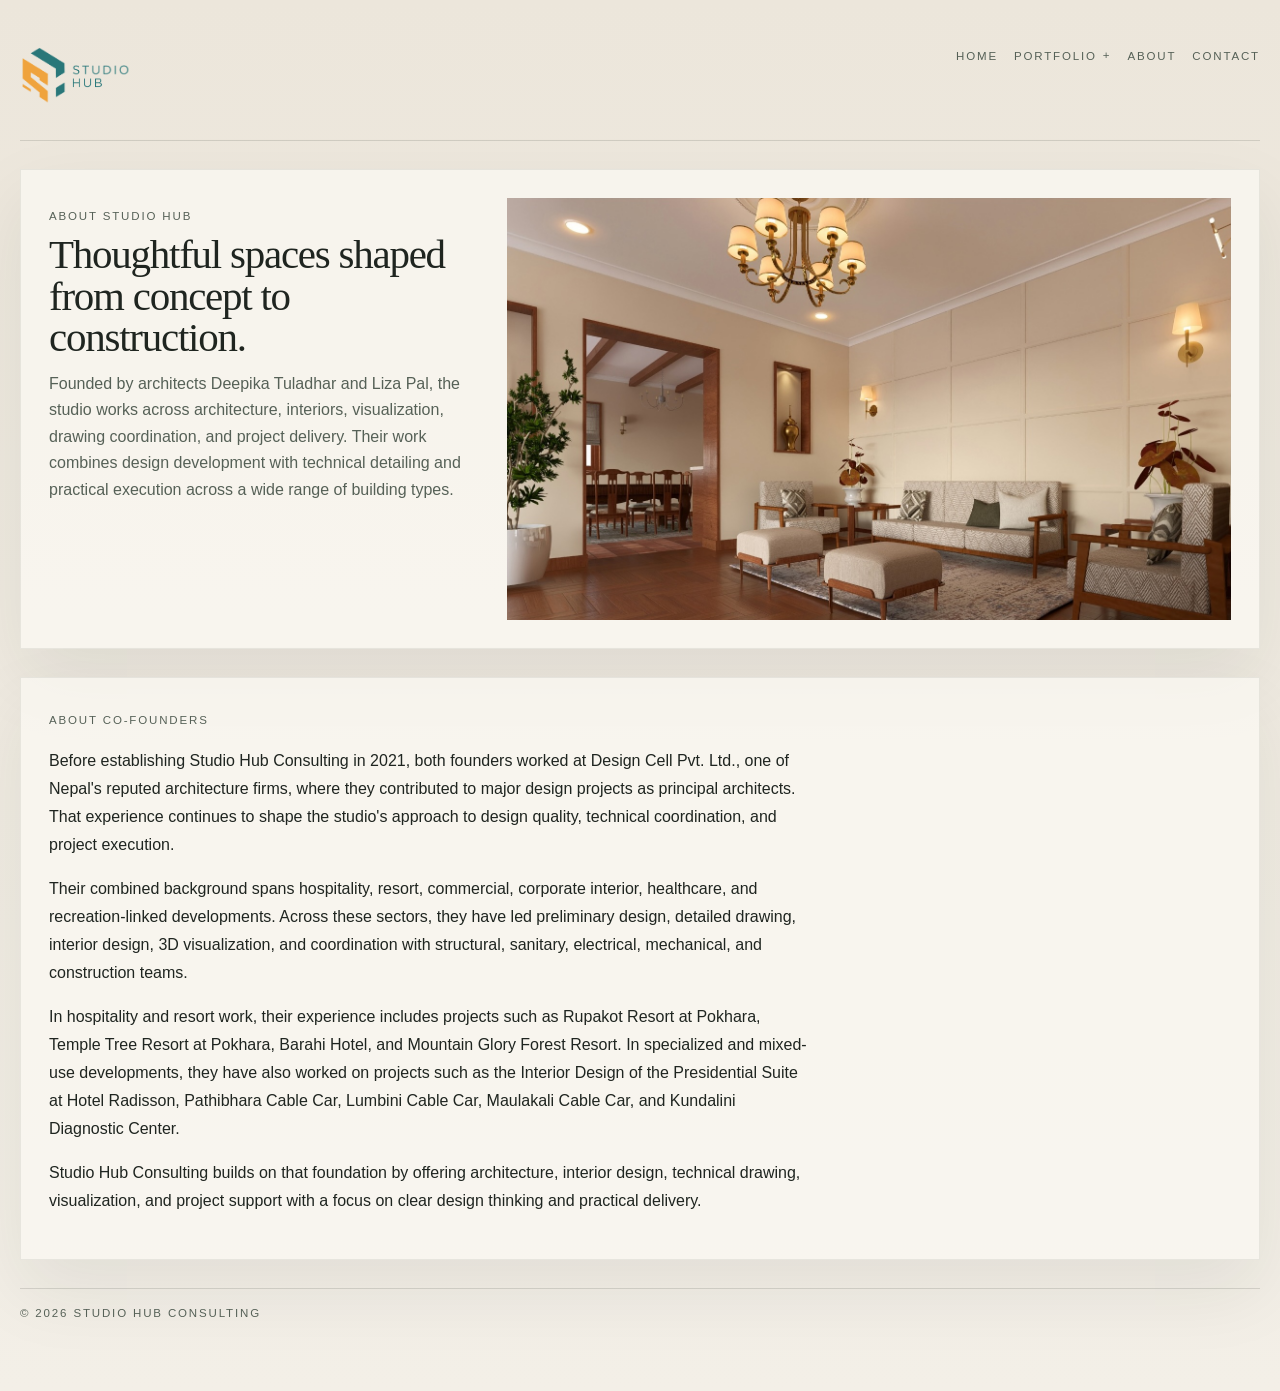
==== about.html @ 297efdec "Refine about page and header navigation" ====
<!DOCTYPE html>
<html lang="en">
  <head>
    <meta charset="UTF-8" />
    <meta name="viewport" content="width=device-width, initial-scale=1.0" />
    <title>About | Studio Hub Consulting</title>
    <meta
      name="description"
      content="About Studio Hub Consulting, founded in 2021 by Deepika Tuladhar and Liza Pal."
    />
    <link rel="stylesheet" href="./styles.css" />
    <link rel="stylesheet" href="./category.css" />
  </head>
  <body>
    <div class="page-shell">
      <header class="site-header category-header">
        <div class="brand-lockup">
          <a class="brand-home-link" href="./index.html" aria-label="Studio Hub Consulting home">
            <img class="brand-logo" src="./assets/logo.png" alt="Studio Hub Consulting logo" />
          </a>
        </div>
        <nav class="header-meta category-nav" aria-label="Page navigation">
          <a href="./index.html">Home</a>
          <div class="nav-dropdown">
            <a class="nav-dropdown-trigger" href="./index.html#portfolio">Portfolio</a>
            <button
              class="nav-dropdown-toggle"
              type="button"
              aria-expanded="false"
              aria-label="Toggle portfolio categories"
            >
              +
            </button>
            <div class="nav-dropdown-menu">
              <a href="./residence.html">Residence</a>
              <a href="./hotel.html">Hotel</a>
              <a href="./cafe.html">Cafe</a>
              <a href="./commercial.html">Commercial</a>
              <a href="./interior.html">Interior</a>
              <a href="./outsourcing.html">Outsourcing</a>
            </div>
          </div>
          <a href="./about.html">About</a>
          <a href="./contact.html">Contact</a>
        </nav>
      </header>

      <main>
        <section class="category-hero" aria-labelledby="about-title">
          <div class="category-hero-copy">
            <p class="section-label">About Studio Hub</p>
            <h2 id="about-title">Thoughtful spaces shaped from concept to construction.</h2>
            <p>
              Founded by architects Deepika Tuladhar and Liza Pal, the studio works across architecture,
              interiors, visualization, drawing coordination, and project delivery. Their work combines
              design development with technical detailing and practical execution across a wide range of building types.
            </p>
          </div>
          <figure class="category-hero-media">
            <img src="./assets/interior/interior-dillibazar-hero.jpeg" alt="Interior project by Studio Hub Consulting" />
          </figure>
        </section>

        <section class="about-section" aria-labelledby="founders-title">
          <div class="section-heading">
            <p class="section-label" id="founders-title">About Co-Founders</p>
          </div>
          <div class="about-copy">
            <p>
              Before establishing Studio Hub Consulting in 2021, both founders worked at Design Cell Pvt. Ltd.,
              one of Nepal's reputed architecture firms, where they contributed to major design projects as principal architects.
              That experience continues to shape the studio's approach to design quality, technical coordination, and project execution.
            </p>
            <p>
              Their combined background spans hospitality, resort, commercial, corporate interior, healthcare, and
              recreation-linked developments. Across these sectors, they have led preliminary design, detailed drawing,
              interior design, 3D visualization, and coordination with structural, sanitary, electrical, mechanical,
              and construction teams.
            </p>
            <p>
              In hospitality and resort work, their experience includes projects such as Rupakot Resort at Pokhara,
              Temple Tree Resort at Pokhara, Barahi Hotel, and Mountain Glory Forest Resort. In specialized and mixed-use
              developments, they have also worked on projects such as the Interior Design of the Presidential Suite at Hotel Radisson,
              Pathibhara Cable Car, Lumbini Cable Car, Maulakali Cable Car, and Kundalini Diagnostic Center.
            </p>
            <p>
              Studio Hub Consulting builds on that foundation by offering architecture, interior design, technical drawing,
              visualization, and project support with a focus on clear design thinking and practical delivery.
            </p>
          </div>
        </section>
      </main>

      <footer class="site-footer">
        <p>&copy; 2026 Studio Hub Consulting</p>
      </footer>
    </div>
    <script src="./nav.js"></script>
  </body>
</html>
---- styles.css ----
:root {
  --page-bg: #f3efe7;
  --surface: #fbf8f2;
  --surface-strong: #e0eadf;
  --text: #1f2520;
  --muted: #566157;
  --rule: rgba(31, 37, 32, 0.14);
  --accent: #6c8a76;
  --accent-warm: #b47d49;
  --shadow: 0 30px 70px rgba(27, 32, 28, 0.08);
  --serif: "Iowan Old Style", "Palatino Linotype", "Book Antiqua", Palatino, Georgia, serif;
  --sans: "Avenir Next", "Helvetica Neue", "Segoe UI", sans-serif;
}

* {
  box-sizing: border-box;
}

html {
  background: linear-gradient(180deg, #ece6db 0%, var(--page-bg) 100%);
  color: var(--text);
}

body {
  margin: 0;
  font-family: var(--sans);
}

img {
  display: block;
  max-width: 100%;
}

.page-shell {
  width: min(1320px, calc(100% - 40px));
  margin: 0 auto;
  padding: 24px 0 72px;
}

.site-header {
  display: flex;
  justify-content: space-between;
  gap: 24px;
  padding: 18px 0 36px;
  border-bottom: 1px solid var(--rule);
}

.brand-lockup {
  display: flex;
  flex-direction: column;
  gap: 10px;
  align-items: flex-start;
}

.brand-home-link {
  display: inline-flex;
  text-decoration: none;
}

.brand-logo {
  width: 110px;
  height: auto;
}

.brand-lockup h1,
.section-heading h2,
.contact-band h2,
.hero-copy h2 {
  font-family: var(--serif);
  font-weight: 400;
  letter-spacing: -0.03em;
}

.brand-lockup h1 {
  max-width: 12ch;
  margin: 6px 0 0;
  font-size: clamp(1.1rem, 1.8vw, 1.4rem);
  line-height: 1.1;
}

.eyebrow,
.section-label,
.header-meta,
.category-meta,
.contact-grid dt {
  text-transform: uppercase;
  letter-spacing: 0.16em;
  font-size: 0.72rem;
}

.eyebrow,
.section-label,
.header-meta,
.supporting-copy,
.hero-text,
.category-meta,
.contact-grid dt {
  color: var(--muted);
}

.header-meta {
  display: flex;
  align-items: flex-start;
  gap: 16px;
  flex-wrap: nowrap;
  max-width: none;
  padding-top: 8px;
  justify-content: flex-end;
}

.nav-dropdown {
  position: relative;
  display: inline-flex;
  align-items: center;
  gap: 6px;
}

.nav-dropdown-trigger,
.nav-dropdown-toggle,
.header-meta > a,
.nav-dropdown-menu a {
  text-transform: uppercase;
  letter-spacing: 0.16em;
  font-size: 0.72rem;
  color: var(--muted);
  text-decoration: none;
}

.nav-dropdown-toggle {
  border: 0;
  padding: 0;
  background: transparent;
  cursor: pointer;
  line-height: 1;
}

.nav-dropdown-menu {
  position: absolute;
  top: calc(100% + 10px);
  right: 0;
  display: none;
  min-width: 180px;
  padding: 12px;
  border: 1px solid var(--rule);
  background: var(--surface);
  box-shadow: var(--shadow);
  gap: 10px;
  z-index: 20;
}

.nav-dropdown.is-open .nav-dropdown-menu {
  display: grid;
}

.nav-dropdown-menu a:hover,
.nav-dropdown-menu a:focus-visible,
.nav-dropdown-trigger:hover,
.nav-dropdown-trigger:focus-visible,
.nav-dropdown-toggle:hover,
.nav-dropdown-toggle:focus-visible {
  color: var(--text);
}

.hero,
.category-overview,
.feature-strip,
.contact-band {
  margin-top: 28px;
  background: rgba(251, 248, 242, 0.8);
  border: 1px solid rgba(31, 37, 32, 0.08);
  box-shadow: var(--shadow);
}

.hero {
  display: grid;
  grid-template-columns: minmax(320px, 460px) minmax(0, 1fr);
  gap: 32px;
  padding: 28px;
}

.hero-copy {
  display: flex;
  flex-direction: column;
  max-width: none;
}

.hero-copy h2 {
  margin: 12px 0;
  font-size: clamp(2rem, 3.7vw, 4rem);
  line-height: 1.02;
}

.hero-text {
  margin: 0 0 22px;
  max-width: none;
  line-height: 1.65;
}

.service-list {
  display: flex;
  flex-wrap: wrap;
  gap: 10px;
  list-style: none;
  margin: auto 0 0;
  padding: 0;
}

.service-list li {
  padding: 10px 14px;
  border: 1px solid var(--rule);
  background: var(--surface);
  font-size: 0.9rem;
}

.hero-media {
  margin: 0;
  min-height: 100%;
}

.hero-media img {
  width: 100%;
  height: 100%;
  max-height: 680px;
  object-fit: cover;
}

.section-heading {
  display: flex;
  align-items: end;
  justify-content: space-between;
  gap: 24px;
  padding: 24px 28px 0;
}

.section-heading h2,
.contact-band h2 {
  margin: 10px 0 0;
  font-size: clamp(1.8rem, 3vw, 3rem);
  line-height: 1.05;
}

.category-grid {
  display: grid;
  grid-template-columns: repeat(2, minmax(0, 1fr));
  gap: 18px;
  padding: 28px;
}

.category-card {
  border: 1px solid var(--rule);
  background: linear-gradient(180deg, rgba(255, 255, 255, 0.6), rgba(224, 234, 223, 0.55));
}

.category-card-link {
  display: grid;
  grid-template-columns: minmax(0, 1fr) 180px;
  gap: 18px;
  padding: 18px;
  color: inherit;
  text-decoration: none;
}

.category-card h3 {
  margin: 8px 0 10px;
  font-family: var(--serif);
  font-weight: 400;
  font-size: 1.8rem;
  line-height: 1;
}

.category-card-link:hover,
.category-card-link:focus-visible {
  background: rgba(255, 255, 255, 0.28);
}

.category-card p {
  margin: 0;
  font-size: 0.96rem;
  line-height: 1.6;
  color: var(--muted);
}

.category-card img {
  width: 100%;
  height: 180px;
  object-fit: cover;
}

.site-footer {
  margin-top: 28px;
  padding-top: 18px;
  border-top: 1px solid var(--rule);
}

.site-footer p {
  margin: 0;
  color: var(--muted);
  text-transform: uppercase;
  letter-spacing: 0.16em;
  font-size: 0.72rem;
}

.category-meta {
  display: block;
}

.feature-strip {
  padding-bottom: 28px;
}

.split-heading {
  align-items: start;
}

.supporting-copy {
  max-width: 48ch;
  line-height: 1.65;
  margin: 0;
}

.feature-grid {
  display: grid;
  grid-template-columns: 1.6fr 1fr 1fr;
  gap: 18px;
  padding: 28px;
}

.feature {
  margin: 0;
  background: var(--surface);
}

.feature img {
  width: 100%;
  height: 100%;
  object-fit: cover;
}

.feature-large {
  min-height: 520px;
}

.feature:not(.feature-large) {
  min-height: 320px;
}

@media (max-width: 960px) {
  .site-header,
  .hero,
  .section-heading,
  .split-heading {
    grid-template-columns: 1fr;
    display: grid;
  }

  .header-meta {
    justify-content: start;
    max-width: none;
  }

  .nav-dropdown-menu {
    left: 0;
    right: auto;
  }

  .category-grid,
  .feature-grid {
    grid-template-columns: 1fr;
  }

  .category-card {
    grid-template-columns: 1fr;
  }

  .category-card-link {
    grid-template-columns: 1fr;
  }

  .category-card img {
    height: 240px;
  }

  .feature-large,
  .feature:not(.feature-large) {
    min-height: auto;
  }
}

@media (max-width: 640px) {
  .page-shell {
    width: min(100% - 24px, 1320px);
    padding-bottom: 40px;
  }

  .site-header,
  .hero,
  .category-overview,
  .feature-strip,
  .contact-band {
    margin-top: 18px;
  }

  .hero,
  .section-heading,
  .category-grid,
  .feature-grid,
  .contact-band {
    padding-left: 18px;
    padding-right: 18px;
  }

  .hero {
    padding-top: 18px;
    padding-bottom: 18px;
    gap: 18px;
  }

  .brand-lockup h1 {
    max-width: 12ch;
  }
}
---- category.css ----
.category-header .brand-lockup h1 {
  max-width: none;
}

.category-nav a {
  color: inherit;
  text-decoration: none;
}

.category-links {
  display: flex;
  flex-wrap: wrap;
  gap: 12px;
  padding: 18px 0 0;
  border-bottom: 1px solid var(--rule);
}

.category-links a,
.category-link-current {
  display: inline-block;
  padding: 0 0 14px;
  color: var(--muted);
  text-decoration: none;
  text-transform: uppercase;
  letter-spacing: 0.14em;
  font-size: 0.72rem;
}

.category-links a:hover,
.category-links a:focus-visible {
  color: var(--text);
}

.category-link-current {
  color: var(--text);
  border-bottom: 1px solid var(--text);
}

.category-hero,
.project-list {
  margin-top: 28px;
  background: rgba(251, 248, 242, 0.8);
  border: 1px solid rgba(31, 37, 32, 0.08);
  box-shadow: var(--shadow);
}

.category-hero {
  display: grid;
  grid-template-columns: minmax(320px, 430px) minmax(0, 1fr);
  gap: 28px;
  padding: 28px;
}

.category-hero-copy h2,
.project-meta h3 {
  font-family: var(--serif);
  font-weight: 400;
  letter-spacing: -0.03em;
}

.category-hero-copy h2 {
  margin: 12px 0;
  font-size: clamp(2rem, 3.2vw, 3.7rem);
  line-height: 1.02;
}

.category-hero-copy p:last-child {
  margin: 0;
  color: var(--muted);
  line-height: 1.65;
}

.category-hero-media,
.project-lead,
.project-gallery figure {
  margin: 0;
}

.category-hero-media img {
  width: 100%;
  height: 100%;
  object-fit: cover;
}

.contact-page-card {
  display: flex;
  align-items: center;
  background: var(--surface);
  border: 1px solid var(--rule);
  padding: 28px;
}

.contact-page-grid {
  display: grid;
  gap: 20px;
  margin: 24px 0 0;
}

.contact-page-grid dt {
  margin-bottom: 6px;
  text-transform: uppercase;
  letter-spacing: 0.14em;
  font-size: 0.68rem;
  color: var(--muted);
}

.contact-page-grid dd {
  margin: 0;
  font-size: 1.05rem;
  line-height: 1.5;
}

.contact-social {
  display: inline-flex;
  align-items: center;
  gap: 10px;
  color: inherit;
  text-decoration: none;
}

.contact-social svg {
  width: 18px;
  height: 18px;
  fill: currentColor;
}

.contact-social:hover,
.contact-social:focus-visible {
  color: var(--accent);
}

.contact-map-card {
  padding: 0;
  overflow: hidden;
}

.contact-map-frame {
  width: 100%;
}

.contact-map-frame iframe {
  display: block;
  width: 100%;
  height: 100%;
  min-height: 520px;
}

.about-section {
  margin-top: 28px;
  background: rgba(251, 248, 242, 0.8);
  border: 1px solid rgba(31, 37, 32, 0.08);
  box-shadow: var(--shadow);
}

.about-copy {
  padding: 10px 28px 28px;
}

.about-copy p {
  margin: 0 0 16px;
  max-width: 86ch;
  line-height: 1.75;
}

.project-stack {
  padding: 10px 28px 28px;
}

.project-section {
  padding: 30px 0 38px;
  border-top: 1px solid var(--rule);
}

.project-intro {
  display: grid;
  grid-template-columns: minmax(260px, 320px) minmax(0, 1fr);
  gap: 24px;
  align-items: start;
}

.project-meta h3 {
  margin: 10px 0 18px;
  font-size: clamp(1.7rem, 2.4vw, 2.5rem);
  line-height: 1;
}

.project-meta dl {
  display: grid;
  gap: 10px;
  margin: 0;
}

.project-meta dt {
  margin-bottom: 4px;
  text-transform: uppercase;
  letter-spacing: 0.14em;
  font-size: 0.68rem;
  color: var(--muted);
}

.project-meta dd {
  margin: 0;
  line-height: 1.5;
}

.project-lead img {
  width: 100%;
  max-height: 700px;
  object-fit: contain;
  background: var(--surface);
}

.project-gallery {
  display: grid;
  grid-template-columns: repeat(12, minmax(0, 1fr));
  gap: 14px;
  margin-top: 14px;
}

.project-gallery.compact {
  grid-template-columns: repeat(auto-fit, minmax(140px, 180px));
}

.project-gallery figure {
  grid-column: span 2;
  background: var(--surface);
}

.project-gallery.compact figure {
  grid-column: auto;
}

.project-gallery img {
  width: 100%;
  height: 140px;
  object-fit: cover;
  background: var(--surface);
}

.project-thumb {
  padding: 0;
  border: 0;
  width: 100%;
  background: none;
  cursor: pointer;
}

.project-thumb:focus-visible {
  outline: 2px solid var(--accent);
  outline-offset: 3px;
}

.lightbox[hidden] {
  display: none;
}

.lightbox {
  position: fixed;
  inset: 0;
  z-index: 1000;
  display: grid;
  place-items: center;
  padding: 24px;
  background: rgba(19, 24, 21, 0.78);
}

.lightbox-panel {
  position: relative;
  width: min(1200px, 100%);
  max-height: min(90vh, 920px);
  padding: 48px 24px 24px;
  background: rgba(251, 248, 242, 0.98);
  box-shadow: 0 30px 80px rgba(0, 0, 0, 0.28);
}

.lightbox-close {
  position: absolute;
  top: 12px;
  right: 12px;
  width: 40px;
  height: 40px;
  border: 1px solid var(--rule);
  background: var(--surface);
  color: var(--text);
  font-size: 1.2rem;
  line-height: 1;
  cursor: pointer;
}

.lightbox-close:focus-visible {
  outline: 2px solid var(--accent);
  outline-offset: 2px;
}

.lightbox-figure {
  margin: 0;
}

.lightbox-figure img {
  width: 100%;
  max-height: calc(90vh - 120px);
  object-fit: contain;
  background: var(--surface);
}

.lightbox-caption {
  margin-top: 12px;
  color: var(--muted);
  line-height: 1.5;
}

@media (max-width: 960px) {
  .category-hero,
  .project-intro {
    grid-template-columns: 1fr;
  }

  .project-gallery {
    grid-template-columns: repeat(auto-fit, minmax(140px, 1fr));
  }

  .project-gallery figure {
    grid-column: auto;
  }

  .contact-map-frame iframe {
    min-height: 420px;
  }
}

@media (max-width: 640px) {
  .category-hero,
  .project-stack {
    padding-left: 18px;
    padding-right: 18px;
  }

  .project-gallery {
    grid-template-columns: repeat(2, minmax(0, 1fr));
  }

  .project-gallery img {
    height: 120px;
  }

  .lightbox {
    padding: 12px;
  }

  .lightbox-panel {
    padding: 44px 12px 12px;
  }

  .contact-map-frame iframe {
    min-height: 320px;
  }
}
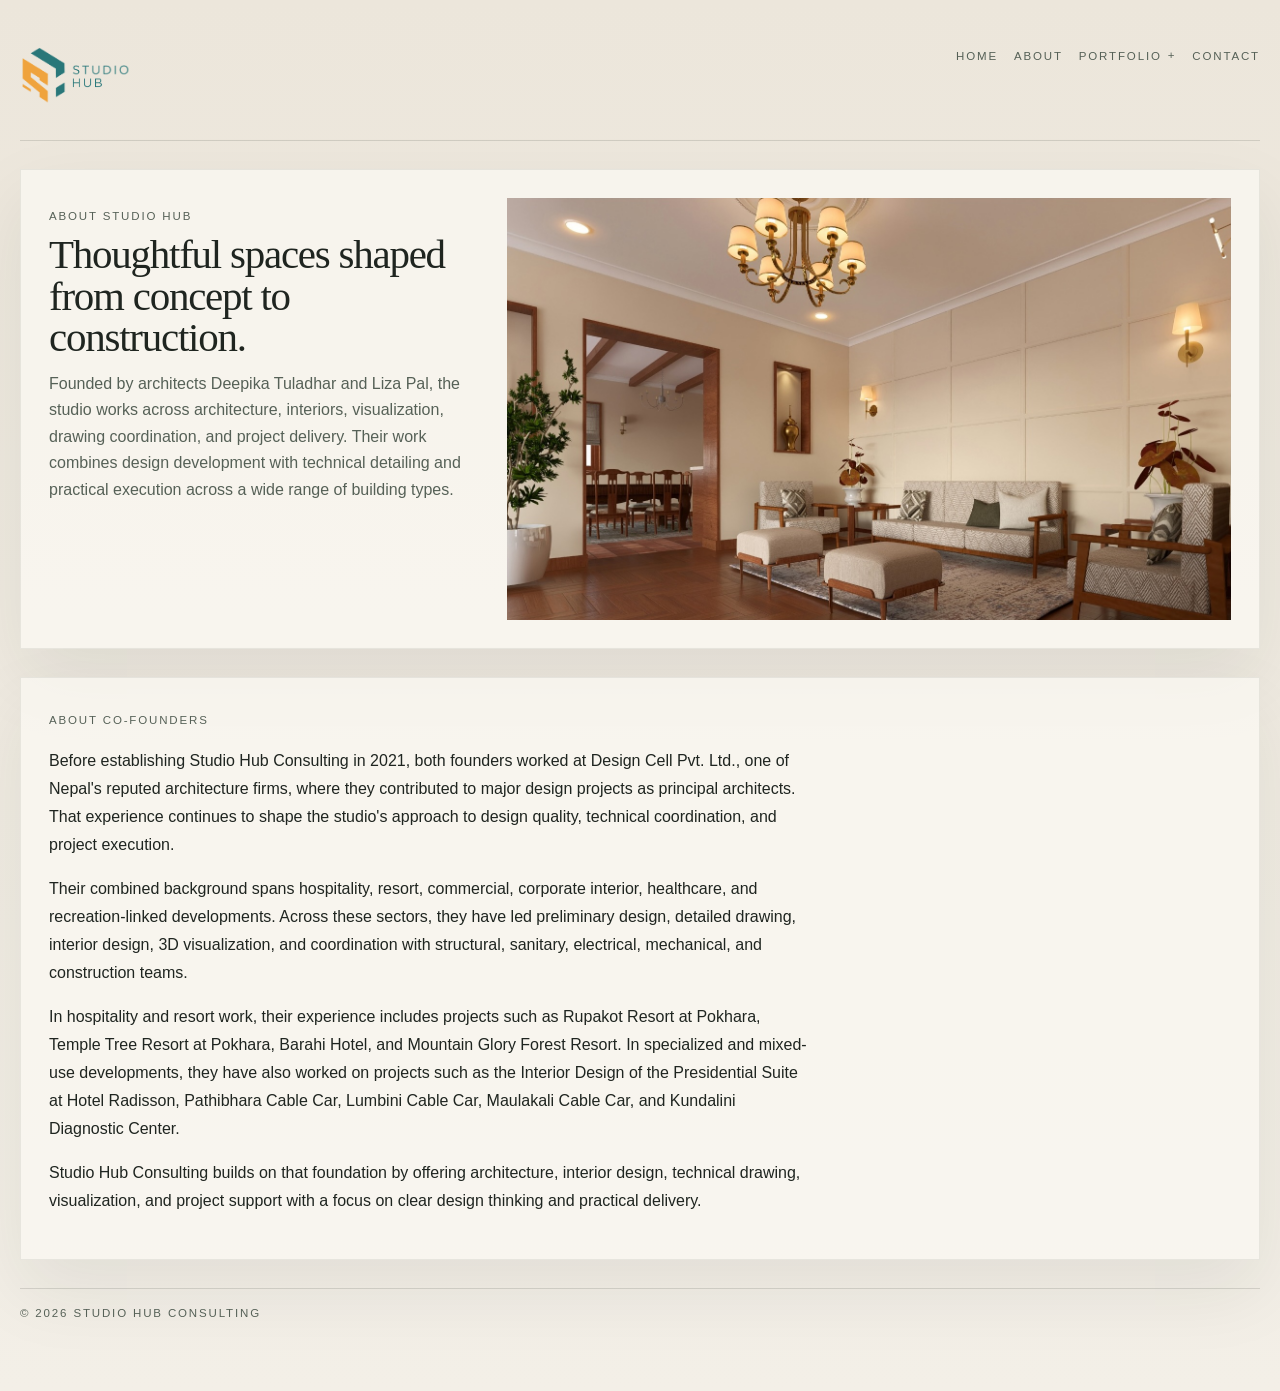
==== commit 59ccb332: "Reorder site navigation" ====
--- a/about.html
+++ b/about.html
@@ -21,6 +21,7 @@
         </div>
         <nav class="header-meta category-nav" aria-label="Page navigation">
           <a href="./index.html">Home</a>
+          <a href="./about.html">About</a>
           <div class="nav-dropdown">
             <a class="nav-dropdown-trigger" href="./index.html#portfolio">Portfolio</a>
             <button
@@ -40,7 +41,6 @@
               <a href="./outsourcing.html">Outsourcing</a>
             </div>
           </div>
-          <a href="./about.html">About</a>
           <a href="./contact.html">Contact</a>
         </nav>
       </header>
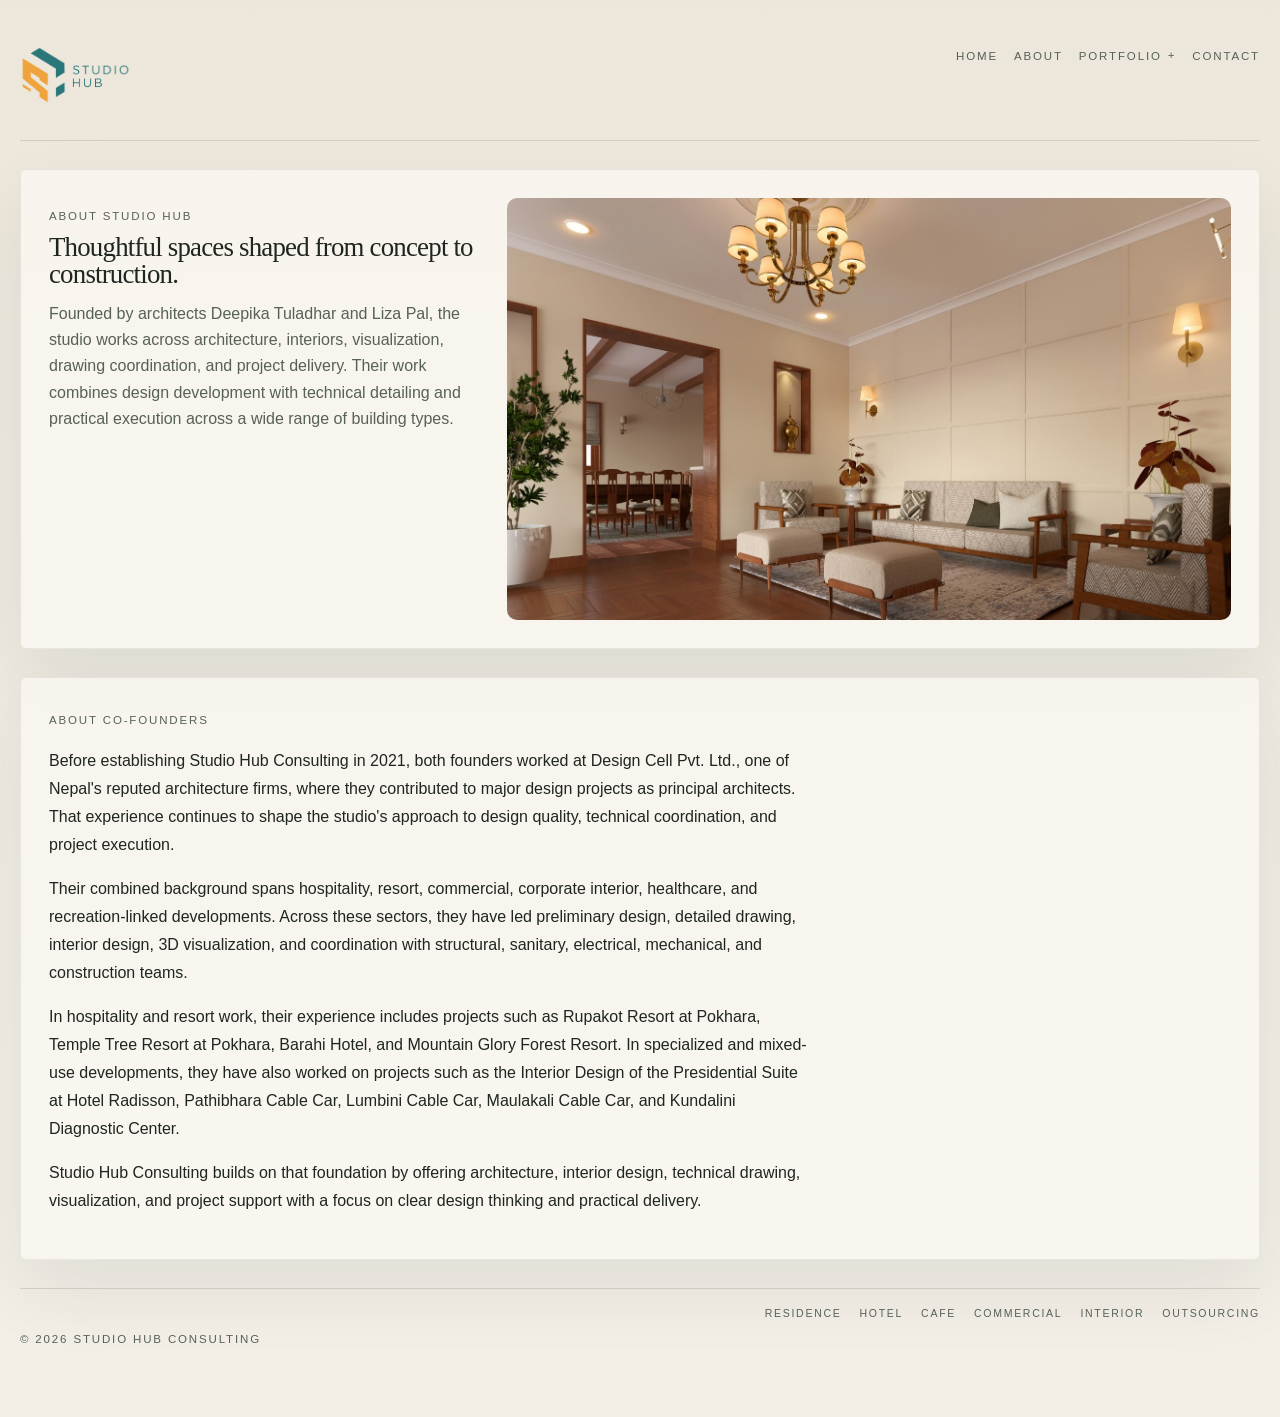
==== commit 16171ea0: "Add footer category navigation" ====
--- a/about.html
+++ b/about.html
@@ -8,6 +8,7 @@
       name="description"
       content="About Studio Hub Consulting, founded in 2021 by Deepika Tuladhar and Liza Pal."
     />
+    <link rel="icon" href="./assets/fav.ico" type="image/x-icon" />
     <link rel="stylesheet" href="./styles.css" />
     <link rel="stylesheet" href="./category.css" />
   </head>
@@ -92,6 +93,14 @@
       </main>
 
       <footer class="site-footer">
+        <nav class="site-footer-nav" aria-label="Footer portfolio categories">
+          <a href="./residence.html">Residence</a>
+          <a href="./hotel.html">Hotel</a>
+          <a href="./cafe.html">Cafe</a>
+          <a href="./commercial.html">Commercial</a>
+          <a href="./interior.html">Interior</a>
+          <a href="./outsourcing.html">Outsourcing</a>
+        </nav>
         <p>&copy; 2026 Studio Hub Consulting</p>
       </footer>
     </div>
--- a/styles.css
+++ b/styles.css
@@ -168,6 +168,7 @@
   margin-top: 28px;
   background: rgba(251, 248, 242, 0.8);
   border: 1px solid rgba(31, 37, 32, 0.08);
+  border-radius: 6px;
   box-shadow: var(--shadow);
 }
 
@@ -186,7 +187,7 @@
 
 .hero-copy h2 {
   margin: 12px 0;
-  font-size: clamp(2rem, 3.7vw, 4rem);
+  font-size: clamp(1.8rem, 3vw, 3.4rem);
   line-height: 1.02;
 }
 
@@ -222,6 +223,7 @@
   height: 100%;
   max-height: 680px;
   object-fit: cover;
+  border-radius: 10px;
 }
 
 .section-heading {
@@ -248,6 +250,7 @@
 
 .category-card {
   border: 1px solid var(--rule);
+  border-radius: 6px;
   background: linear-gradient(180deg, rgba(255, 255, 255, 0.6), rgba(224, 234, 223, 0.55));
 }
 
@@ -284,12 +287,34 @@
   width: 100%;
   height: 180px;
   object-fit: cover;
+  border-radius: 8px;
 }
 
 .site-footer {
   margin-top: 28px;
   padding-top: 18px;
   border-top: 1px solid var(--rule);
+}
+
+.site-footer-nav {
+  display: flex;
+  flex-wrap: wrap;
+  gap: 12px 18px;
+  margin: 0 0 14px;
+  justify-content: flex-end;
+}
+
+.site-footer-nav a {
+  color: var(--muted);
+  text-decoration: none;
+  text-transform: uppercase;
+  letter-spacing: 0.16em;
+  font-size: 0.66rem;
+}
+
+.site-footer-nav a:hover,
+.site-footer-nav a:focus-visible {
+  color: var(--text);
 }
 
 .site-footer p {
--- a/category.css
+++ b/category.css
@@ -41,6 +41,7 @@
   margin-top: 28px;
   background: rgba(251, 248, 242, 0.8);
   border: 1px solid rgba(31, 37, 32, 0.08);
+  border-radius: 6px;
   box-shadow: var(--shadow);
 }
 
@@ -60,7 +61,7 @@
 
 .category-hero-copy h2 {
   margin: 12px 0;
-  font-size: clamp(2rem, 3.2vw, 3.7rem);
+  font-size: clamp(1.3rem, 2.1vw, 2.3rem);
   line-height: 1.02;
 }
 
@@ -80,6 +81,7 @@
   width: 100%;
   height: 100%;
   object-fit: cover;
+  border-radius: 10px;
 }
 
 .contact-page-card {
@@ -87,6 +89,7 @@
   align-items: center;
   background: var(--surface);
   border: 1px solid var(--rule);
+  border-radius: 6px;
   padding: 28px;
 }
 
@@ -132,6 +135,7 @@
 .contact-map-card {
   padding: 0;
   overflow: hidden;
+  border-radius: 10px;
 }
 
 .contact-map-frame {
@@ -149,6 +153,7 @@
   margin-top: 28px;
   background: rgba(251, 248, 242, 0.8);
   border: 1px solid rgba(31, 37, 32, 0.08);
+  border-radius: 6px;
   box-shadow: var(--shadow);
 }
 
@@ -203,11 +208,29 @@
   line-height: 1.5;
 }
 
+.project-description {
+  margin: 10px 0 18px;
+  max-width: 34ch;
+  color: var(--muted);
+  line-height: 1.7;
+}
+
 .project-lead img {
   width: 100%;
   max-height: 700px;
   object-fit: contain;
   background: var(--surface);
+  border-radius: 10px;
+}
+
+.project-lead-trigger img {
+  transition: transform 180ms ease, box-shadow 180ms ease;
+}
+
+.project-lead-trigger:hover img,
+.project-lead-trigger:focus-visible img {
+  transform: translateY(-1px);
+  box-shadow: 0 18px 34px rgba(19, 24, 21, 0.1);
 }
 
 .project-gallery {
@@ -218,7 +241,7 @@
 }
 
 .project-gallery.compact {
-  grid-template-columns: repeat(auto-fit, minmax(140px, 180px));
+  grid-template-columns: repeat(auto-fit, minmax(108px, 144px));
 }
 
 .project-gallery figure {
@@ -232,9 +255,13 @@
 
 .project-gallery img {
   width: 100%;
-  height: 140px;
+  height: 96px;
   object-fit: cover;
   background: var(--surface);
+  border-radius: 8px;
+  filter: saturate(0.82) contrast(0.94) brightness(0.96);
+  opacity: 0.9;
+  transition: filter 180ms ease, opacity 180ms ease, transform 180ms ease;
 }
 
 .project-thumb {
@@ -248,6 +275,13 @@
 .project-thumb:focus-visible {
   outline: 2px solid var(--accent);
   outline-offset: 3px;
+}
+
+.project-thumb:hover img,
+.project-thumb:focus-visible img {
+  filter: none;
+  opacity: 1;
+  transform: translateY(-1px);
 }
 
 .lightbox[hidden] {
@@ -277,14 +311,45 @@
   position: absolute;
   top: 12px;
   right: 12px;
-  width: 40px;
-  height: 40px;
-  border: 1px solid var(--rule);
-  background: var(--surface);
-  color: var(--text);
-  font-size: 1.2rem;
+  width: 44px;
+  height: 44px;
+  border: 1px solid rgba(31, 37, 32, 0.12);
+  border-radius: 999px;
+  background: rgba(251, 248, 242, 0.66);
+  color: transparent;
+  font-size: 0;
   line-height: 1;
   cursor: pointer;
+  box-shadow: 0 10px 24px rgba(19, 24, 21, 0.12);
+  transition: background-color 180ms ease, transform 180ms ease, box-shadow 180ms ease;
+}
+
+.lightbox-close::before,
+.lightbox-close::after {
+  content: "";
+  position: absolute;
+  top: 50%;
+  left: 50%;
+  width: 18px;
+  height: 1.5px;
+  background: var(--text);
+  border-radius: 999px;
+  transform-origin: center;
+}
+
+.lightbox-close::before {
+  transform: translate(-50%, -50%) rotate(45deg);
+}
+
+.lightbox-close::after {
+  transform: translate(-50%, -50%) rotate(-45deg);
+}
+
+.lightbox-close:hover,
+.lightbox-close:focus-visible {
+  background: rgba(255, 255, 255, 0.82);
+  box-shadow: 0 14px 28px rgba(19, 24, 21, 0.18);
+  transform: scale(1.03);
 }
 
 .lightbox-close:focus-visible {
@@ -292,6 +357,51 @@
   outline-offset: 2px;
 }
 
+.lightbox-nav {
+  position: absolute;
+  top: 50%;
+  z-index: 2;
+  width: 52px;
+  height: 52px;
+  border: 1px solid rgba(31, 37, 32, 0.12);
+  border-radius: 999px;
+  background: rgba(251, 248, 242, 0.64);
+  color: var(--text);
+  cursor: pointer;
+  box-shadow: 0 14px 28px rgba(19, 24, 21, 0.14);
+  transform: translateY(-50%);
+  transition: background-color 180ms ease, transform 180ms ease, box-shadow 180ms ease;
+}
+
+.lightbox-nav:hover,
+.lightbox-nav:focus-visible {
+  background: rgba(255, 255, 255, 0.8);
+  box-shadow: 0 18px 34px rgba(19, 24, 21, 0.18);
+}
+
+.lightbox-nav:focus-visible {
+  outline: 2px solid var(--accent);
+  outline-offset: 2px;
+}
+
+.lightbox-nav:hover {
+  transform: translateY(-50%) scale(1.03);
+}
+
+.lightbox-nav span {
+  display: block;
+  font-size: 1.4rem;
+  line-height: 1;
+}
+
+.lightbox-nav-prev {
+  left: 18px;
+}
+
+.lightbox-nav-next {
+  right: 18px;
+}
+
 .lightbox-figure {
   margin: 0;
 }
@@ -301,6 +411,7 @@
   max-height: calc(90vh - 120px);
   object-fit: contain;
   background: var(--surface);
+  border-radius: 10px;
 }
 
 .lightbox-caption {
@@ -340,7 +451,7 @@
   }
 
   .project-gallery img {
-    height: 120px;
+    height: 84px;
   }
 
   .lightbox {
@@ -351,6 +462,19 @@
     padding: 44px 12px 12px;
   }
 
+  .lightbox-nav {
+    width: 44px;
+    height: 44px;
+  }
+
+  .lightbox-nav-prev {
+    left: 10px;
+  }
+
+  .lightbox-nav-next {
+    right: 10px;
+  }
+
   .contact-map-frame iframe {
     min-height: 320px;
   }
